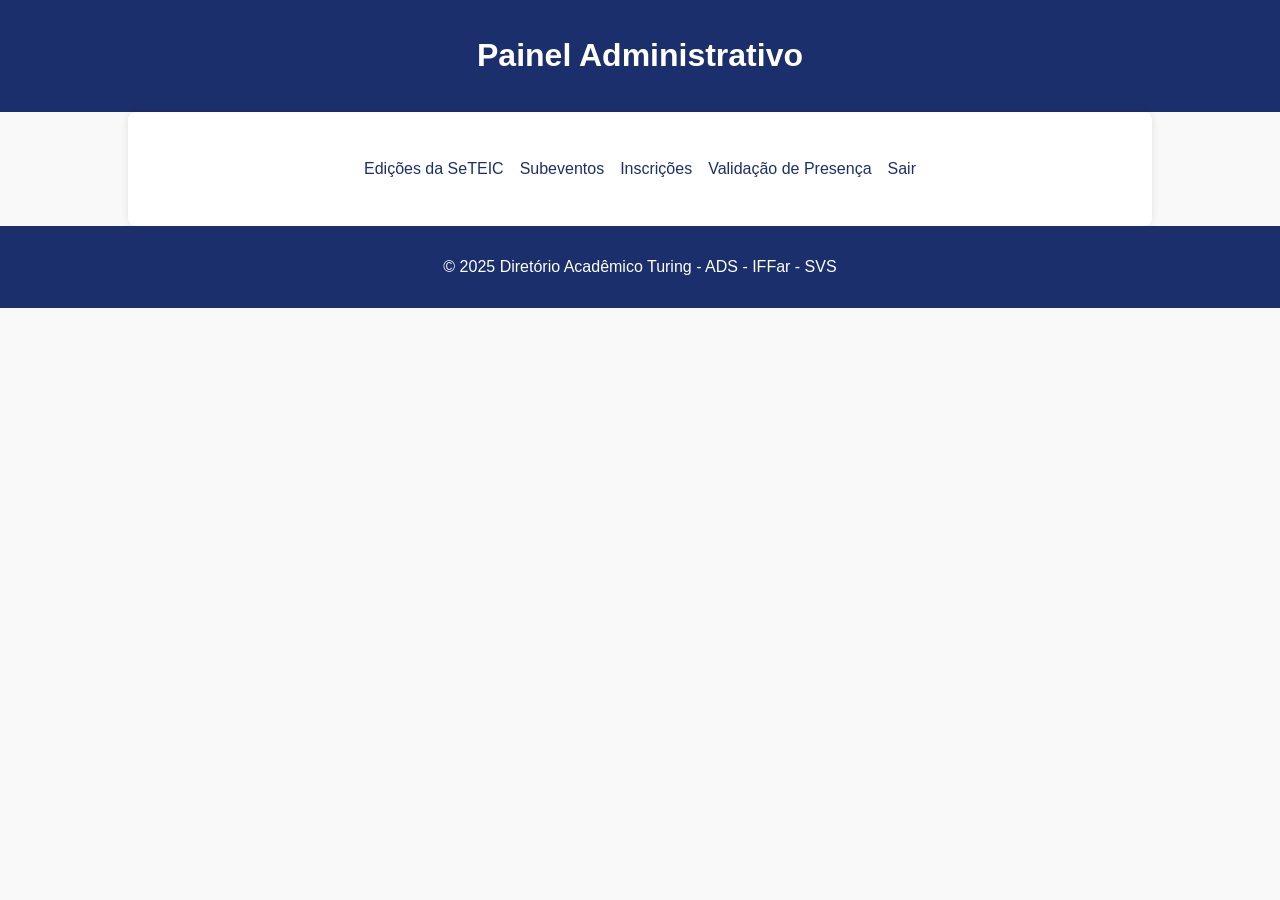
==== admin-dashboard.html @ bccc942e "design inicial da interface" ====
<!DOCTYPE html>
<html lang="pt-BR">
<head>
  <meta charset="UTF-8">
  <title>Dashboard do Administrador - SeTEIC</title>
  <link rel="stylesheet" href="style.css">
</head>
<body>
  <header><h1 class="titulo">Painel Administrativo</h1></header>
  <main class="container">
    <nav>
      <a href="admin-eventos.html">Edições da SeTEIC</a>
      <a href="admin-subeventos.html">Subeventos</a>
      <a href="admin-inscricoes.html">Inscrições</a>
      <a href="admin-qrcode.html">Validação de Presença</a>
      <a href="index.html">Sair</a>
    </nav>
  </main>
  <footer><p>&copy; 2025 Diretório Acadêmico Turing - ADS - IFFar - SVS</p></footer>
</body>
</html>
---- style.css ----
body {
    font-family: Arial, sans-serif;
    margin: 0;
    padding: 0;
    background-color: #f9f9f9;
}

header,
footer {
    background-color: #1b2f6c;
    color: white;
    padding: 1em;
    text-align: center;
}

main {
    padding: 2em;
}

.titulo {
    color: white;
}

.container {
    max-width: 960px;
    margin: auto;
    background: white;
    padding: 2em;
    border-radius: 8px;
    box-shadow: 0 0 10px rgba(0, 0, 0, 0.1);
}

input,
select,
textarea,
button {
    width: 100%;
    padding: 0.75em;
    margin: 0.5em 0;
    border: 1px solid #ccc;
    border-radius: 4px;
}

button {
    background-color: #1b2f6c;
    color: white;
    border: none;
    cursor: pointer;
}

button:hover {
    background-color: #1d44b8;
}

nav {
    margin: 1em 0;
    display: flex;
    gap: 1em;
    justify-content: center;
}

a {
    color: #1b2f6c;
    text-decoration: none;
}

a:hover {
    text-decoration: underline;
}

h1,
h2 {
    color: #1b2f6c;
}
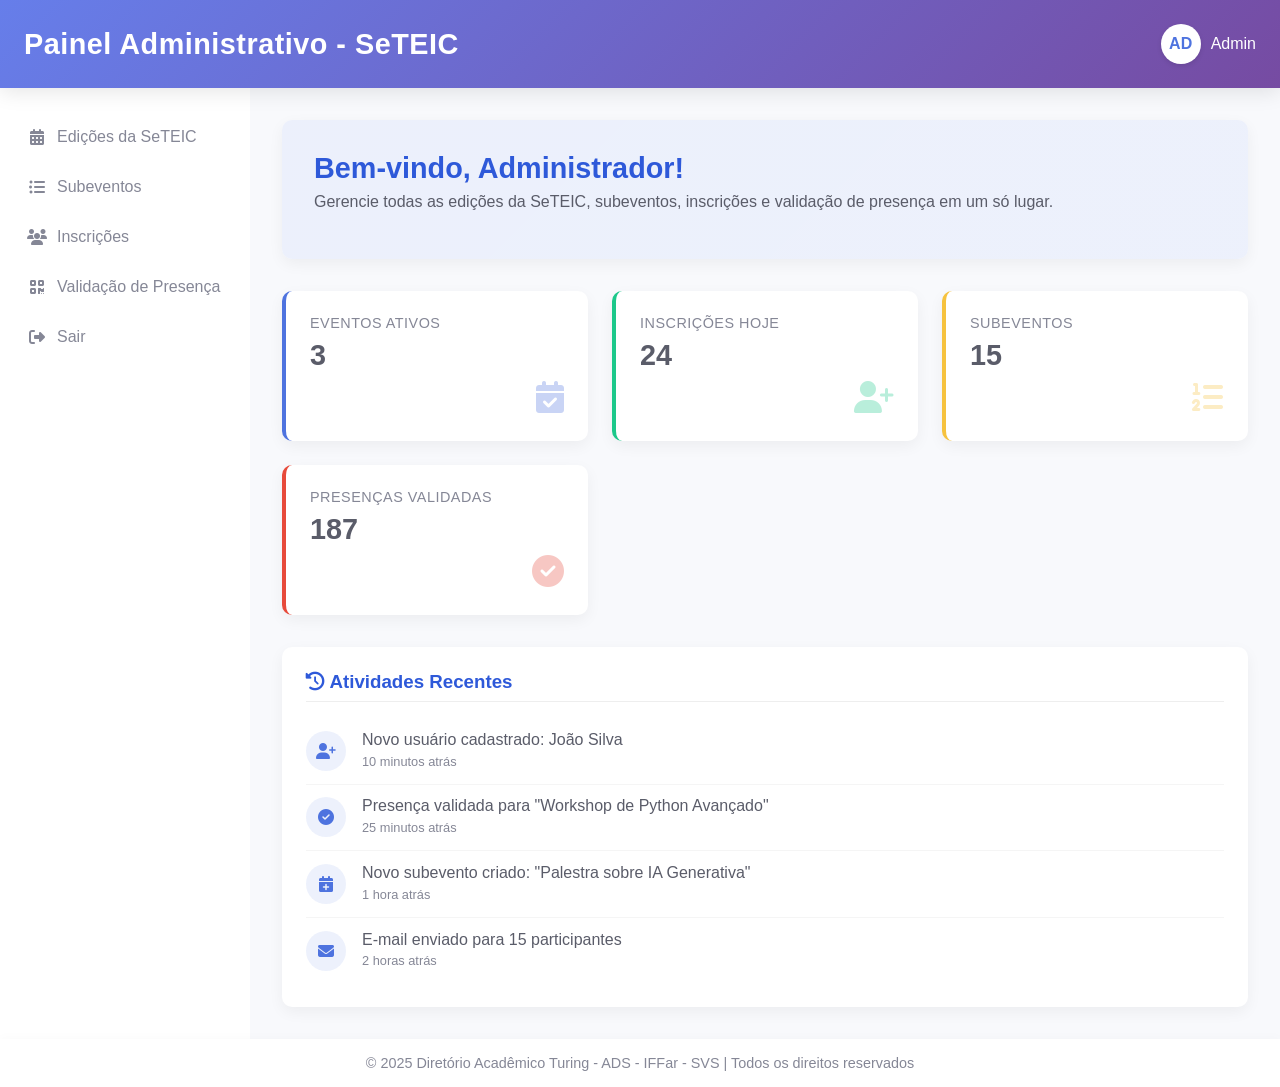
==== commit 0e8e7328: "alterações na interface" ====
--- a/admin-dashboard.html
+++ b/admin-dashboard.html
@@ -1,21 +1,428 @@
-<!DOCTYPE html>
-<html lang="pt-BR">
-<head>
-  <meta charset="UTF-8">
-  <title>Dashboard do Administrador - SeTEIC</title>
-  <link rel="stylesheet" href="style.css">
-</head>
-<body>
-  <header><h1 class="titulo">Painel Administrativo</h1></header>
-  <main class="container">
-    <nav>
-      <a href="admin-eventos.html">Edições da SeTEIC</a>
-      <a href="admin-subeventos.html">Subeventos</a>
-      <a href="admin-inscricoes.html">Inscrições</a>
-      <a href="admin-qrcode.html">Validação de Presença</a>
-      <a href="index.html">Sair</a>
-    </nav>
-  </main>
-  <footer><p>&copy; 2025 Diretório Acadêmico Turing - ADS - IFFar - SVS</p></footer>
-</body>
-</html>
+  <!DOCTYPE html>
+  <html lang="pt-BR">
+  <head>
+    <meta charset="UTF-8">
+    <meta name="viewport" content="width=device-width, initial-scale=1.0">
+    <title>Dashboard do Administrador - SeTEIC</title>
+    <link rel="stylesheet" href="https://cdnjs.cloudflare.com/ajax/libs/font-awesome/6.4.0/css/all.min.css">
+    <style>
+      :root {
+        --primary: #4e73df;
+        --primary-dark: #2e59d9;
+        --secondary: #858796;
+        --success: #1cc88a;
+        --info: #36b9cc;
+        --warning: #f6c23e;
+        --danger: #e74a3b;
+        --light: #f8f9fc;
+        --dark: #5a5c69;
+        --white: #ffffff;
+        --gradient: linear-gradient(135deg, #667eea 0%, #764ba2 100%);
+      }
+      
+      * {
+        margin: 0;
+        padding: 0;
+        box-sizing: border-box;
+        font-family: 'Segoe UI', Tahoma, Geneva, Verdana, sans-serif;
+      }
+      
+      body {
+        background-color: #f5f7fa;
+        color: var(--dark);
+        min-height: 100vh;
+        display: flex;
+        flex-direction: column;
+      }
+      
+      header {
+        background: var(--gradient);
+        color: var(--white);
+        padding: 1.5rem;
+        box-shadow: 0 4px 20px rgba(0, 0, 0, 0.1);
+        position: relative;
+        z-index: 10;
+        display: flex;
+        justify-content: space-between;
+        align-items: center;
+      }
+      
+      .titulo {
+        font-size: 1.8rem;
+        font-weight: 600;
+        letter-spacing: 0.5px;
+      }
+      
+      .user-info {
+        display: flex;
+        align-items: center;
+        gap: 10px;
+      }
+      
+      .user-avatar {
+        width: 40px;
+        height: 40px;
+        border-radius: 50%;
+        background-color: var(--white);
+        display: flex;
+        align-items: center;
+        justify-content: center;
+        color: var(--primary);
+        font-weight: bold;
+        box-shadow: 0 2px 5px rgba(0, 0, 0, 0.1);
+      }
+      
+      main.container {
+        display: flex;
+        flex: 1;
+      }
+      
+      nav {
+        width: 250px;
+        background: var(--white);
+        box-shadow: 2px 0 10px rgba(0, 0, 0, 0.05);
+        padding: 1.5rem 0;
+        display: flex;
+        flex-direction: column;
+        transition: all 0.3s ease;
+      }
+      
+      nav a {
+        color: var(--secondary);
+        text-decoration: none;
+        padding: 0.8rem 1.5rem;
+        margin: 0.2rem 0;
+        display: flex;
+        align-items: center;
+        gap: 10px;
+        transition: all 0.3s ease;
+        border-left: 3px solid transparent;
+      }
+      
+      nav a:hover {
+        color: var(--primary);
+        background-color: rgba(78, 115, 223, 0.1);
+        border-left: 3px solid var(--primary);
+      }
+      
+      nav a i {
+        width: 20px;
+        text-align: center;
+      }
+      
+      .content {
+        flex: 1;
+        padding: 2rem;
+        background-color: var(--light);
+      }
+      
+      .welcome-card {
+        background: var(--white);
+        border-radius: 10px;
+        padding: 2rem;
+        margin-bottom: 2rem;
+        box-shadow: 0 5px 15px rgba(0, 0, 0, 0.05);
+        background: linear-gradient(135deg, rgba(255,255,255,0.9) 0%, rgba(255,255,255,0.95) 100%), 
+                    url('https://images.unsplash.com/photo-1522071820081-009f0129c71c?ixlib=rb-4.0.3&ixid=M3wxMjA3fDB8MHxwaG90by1wYWdlfHx8fGVufDB8fHx8fA%3D%3D&auto=format&fit=crop&w=1470&q=80') no-repeat center center;
+        background-size: cover;
+        position: relative;
+        overflow: hidden;
+      }
+      
+      .welcome-card::before {
+        content: '';
+        position: absolute;
+        top: 0;
+        left: 0;
+        right: 0;
+        bottom: 0;
+        background: rgba(78, 115, 223, 0.1);
+        z-index: 0;
+      }
+      
+      .welcome-card h2 {
+        font-size: 1.8rem;
+        color: var(--primary-dark);
+        margin-bottom: 0.5rem;
+        position: relative;
+      }
+      
+      .welcome-card p {
+        color: var(--dark);
+        margin-bottom: 1rem;
+        position: relative;
+      }
+      
+      .stats-grid {
+        display: grid;
+        grid-template-columns: repeat(auto-fit, minmax(250px, 1fr));
+        gap: 1.5rem;
+        margin-bottom: 2rem;
+      }
+      
+      .stat-card {
+        background: var(--white);
+        border-radius: 10px;
+        padding: 1.5rem;
+        box-shadow: 0 5px 15px rgba(0, 0, 0, 0.05);
+        display: flex;
+        flex-direction: column;
+        border-left: 4px solid var(--primary);
+        transition: transform 0.3s ease;
+      }
+      
+      .stat-card:hover {
+        transform: translateY(-5px);
+      }
+      
+      .stat-card.primary {
+        border-left-color: var(--primary);
+      }
+      
+      .stat-card.success {
+        border-left-color: var(--success);
+      }
+      
+      .stat-card.warning {
+        border-left-color: var(--warning);
+      }
+      
+      .stat-card.danger {
+        border-left-color: var(--danger);
+      }
+      
+      .stat-card .stat-title {
+        color: var(--secondary);
+        font-size: 0.9rem;
+        margin-bottom: 0.5rem;
+        text-transform: uppercase;
+        letter-spacing: 0.5px;
+      }
+      
+      .stat-card .stat-value {
+        font-size: 1.8rem;
+        font-weight: 700;
+        margin-bottom: 0.5rem;
+      }
+      
+      .stat-card .stat-icon {
+        align-self: flex-end;
+        font-size: 2rem;
+        opacity: 0.3;
+      }
+      
+      .stat-card.primary .stat-icon {
+        color: var(--primary);
+      }
+      
+      .stat-card.success .stat-icon {
+        color: var(--success);
+      }
+      
+      .stat-card.warning .stat-icon {
+        color: var(--warning);
+      }
+      
+      .stat-card.danger .stat-icon {
+        color: var(--danger);
+      }
+      
+      .recent-activity {
+        background: var(--white);
+        border-radius: 10px;
+        padding: 1.5rem;
+        box-shadow: 0 5px 15px rgba(0, 0, 0, 0.05);
+      }
+      
+      .recent-activity h3 {
+        color: var(--primary-dark);
+        margin-bottom: 1rem;
+        padding-bottom: 0.5rem;
+        border-bottom: 1px solid #eee;
+      }
+      
+      .activity-item {
+        display: flex;
+        gap: 1rem;
+        padding: 0.8rem 0;
+        border-bottom: 1px solid #f5f5f5;
+      }
+      
+      .activity-item:last-child {
+        border-bottom: none;
+      }
+      
+      .activity-icon {
+        width: 40px;
+        height: 40px;
+        border-radius: 50%;
+        background-color: rgba(78, 115, 223, 0.1);
+        display: flex;
+        align-items: center;
+        justify-content: center;
+        color: var(--primary);
+        flex-shrink: 0;
+      }
+      
+      .activity-content {
+        flex: 1;
+      }
+      
+      .activity-time {
+        font-size: 0.8rem;
+        color: var(--secondary);
+        margin-top: 0.3rem;
+      }
+      
+      footer {
+        background: var(--white);
+        color: var(--secondary);
+        text-align: center;
+        padding: 1rem;
+        font-size: 0.9rem;
+        box-shadow: 0 -2px 10px rgba(0, 0, 0, 0.02);
+      }
+      
+      @media (max-width: 768px) {
+        main.container {
+          flex-direction: column;
+        }
+        
+        nav {
+          width: 100%;
+          flex-direction: row;
+          overflow-x: auto;
+          padding: 0.5rem;
+        }
+        
+        nav a {
+          flex-direction: column;
+          padding: 0.5rem;
+          font-size: 0.8rem;
+          text-align: center;
+          min-width: 80px;
+        }
+        
+        nav a i {
+          margin-bottom: 0.3rem;
+        }
+        
+        .stats-grid {
+          grid-template-columns: 1fr;
+        }
+      }
+    </style>
+  </head>
+  <body>
+    <header>
+      <h1 class="titulo">Painel Administrativo - SeTEIC</h1>
+      <div class="user-info">
+        <div class="user-avatar">AD</div>
+        <span>Admin</span>
+      </div>
+    </header>
+    <main class="container">
+      <nav>
+        <a href="admin-eventos.html">
+          <i class="fas fa-calendar-alt"></i>
+          <span>Edições da SeTEIC</span>
+        </a>
+        <a href="admin-subeventos.html">
+          <i class="fas fa-list-ul"></i>
+          <span>Subeventos</span>
+        </a>
+        <a href="admin-inscricoes.html">
+          <i class="fas fa-users"></i>
+          <span>Inscrições</span>
+        </a>
+        <a href="admin-qrcode.html">
+          <i class="fas fa-qrcode"></i>
+          <span>Validação de Presença</span>
+        </a>
+        <a href="index.html">
+          <i class="fas fa-sign-out-alt"></i>
+          <span>Sair</span>
+        </a>
+      </nav>
+      <div class="content">
+        <div class="welcome-card">
+          <h2>Bem-vindo, Administrador!</h2>
+          <p>Gerencie todas as edições da SeTEIC, subeventos, inscrições e validação de presença em um só lugar.</p>
+        </div>
+        
+        <div class="stats-grid">
+          <div class="stat-card primary">
+            <div class="stat-title">Eventos Ativos</div>
+            <div class="stat-value">3</div>
+            <div class="stat-icon"><i class="fas fa-calendar-check"></i></div>
+          </div>
+          
+          <div class="stat-card success">
+            <div class="stat-title">Inscrições Hoje</div>
+            <div class="stat-value">24</div>
+            <div class="stat-icon"><i class="fas fa-user-plus"></i></div>
+          </div>
+          
+          <div class="stat-card warning">
+            <div class="stat-title">Subeventos</div>
+            <div class="stat-value">15</div>
+            <div class="stat-icon"><i class="fas fa-list-ol"></i></div>
+          </div>
+          
+          <div class="stat-card danger">
+            <div class="stat-title">Presenças Validadas</div>
+            <div class="stat-value">187</div>
+            <div class="stat-icon"><i class="fas fa-check-circle"></i></div>
+          </div>
+        </div>
+        
+        <div class="recent-activity">
+          <h3><i class="fas fa-history"></i> Atividades Recentes</h3>
+          
+          <div class="activity-item">
+            <div class="activity-icon">
+              <i class="fas fa-user-plus"></i>
+            </div>
+            <div class="activity-content">
+              <div>Novo usuário cadastrado: João Silva</div>
+              <div class="activity-time">10 minutos atrás</div>
+            </div>
+          </div>
+          
+          <div class="activity-item">
+            <div class="activity-icon">
+              <i class="fas fa-check-circle"></i>
+            </div>
+            <div class="activity-content">
+              <div>Presença validada para "Workshop de Python Avançado"</div>
+              <div class="activity-time">25 minutos atrás</div>
+            </div>
+          </div>
+          
+          <div class="activity-item">
+            <div class="activity-icon">
+              <i class="fas fa-calendar-plus"></i>
+            </div>
+            <div class="activity-content">
+              <div>Novo subevento criado: "Palestra sobre IA Generativa"</div>
+              <div class="activity-time">1 hora atrás</div>
+            </div>
+          </div>
+          
+          <div class="activity-item">
+            <div class="activity-icon">
+              <i class="fas fa-envelope"></i>
+            </div>
+            <div class="activity-content">
+              <div>E-mail enviado para 15 participantes</div>
+              <div class="activity-time">2 horas atrás</div>
+            </div>
+          </div>
+        </div>
+      </div>
+    </main>
+    <footer>
+      <p>&copy; 2025 Diretório Acadêmico Turing - ADS - IFFar - SVS | Todos os direitos reservados</p>
+    </footer>
+  </body>
+  </html>
